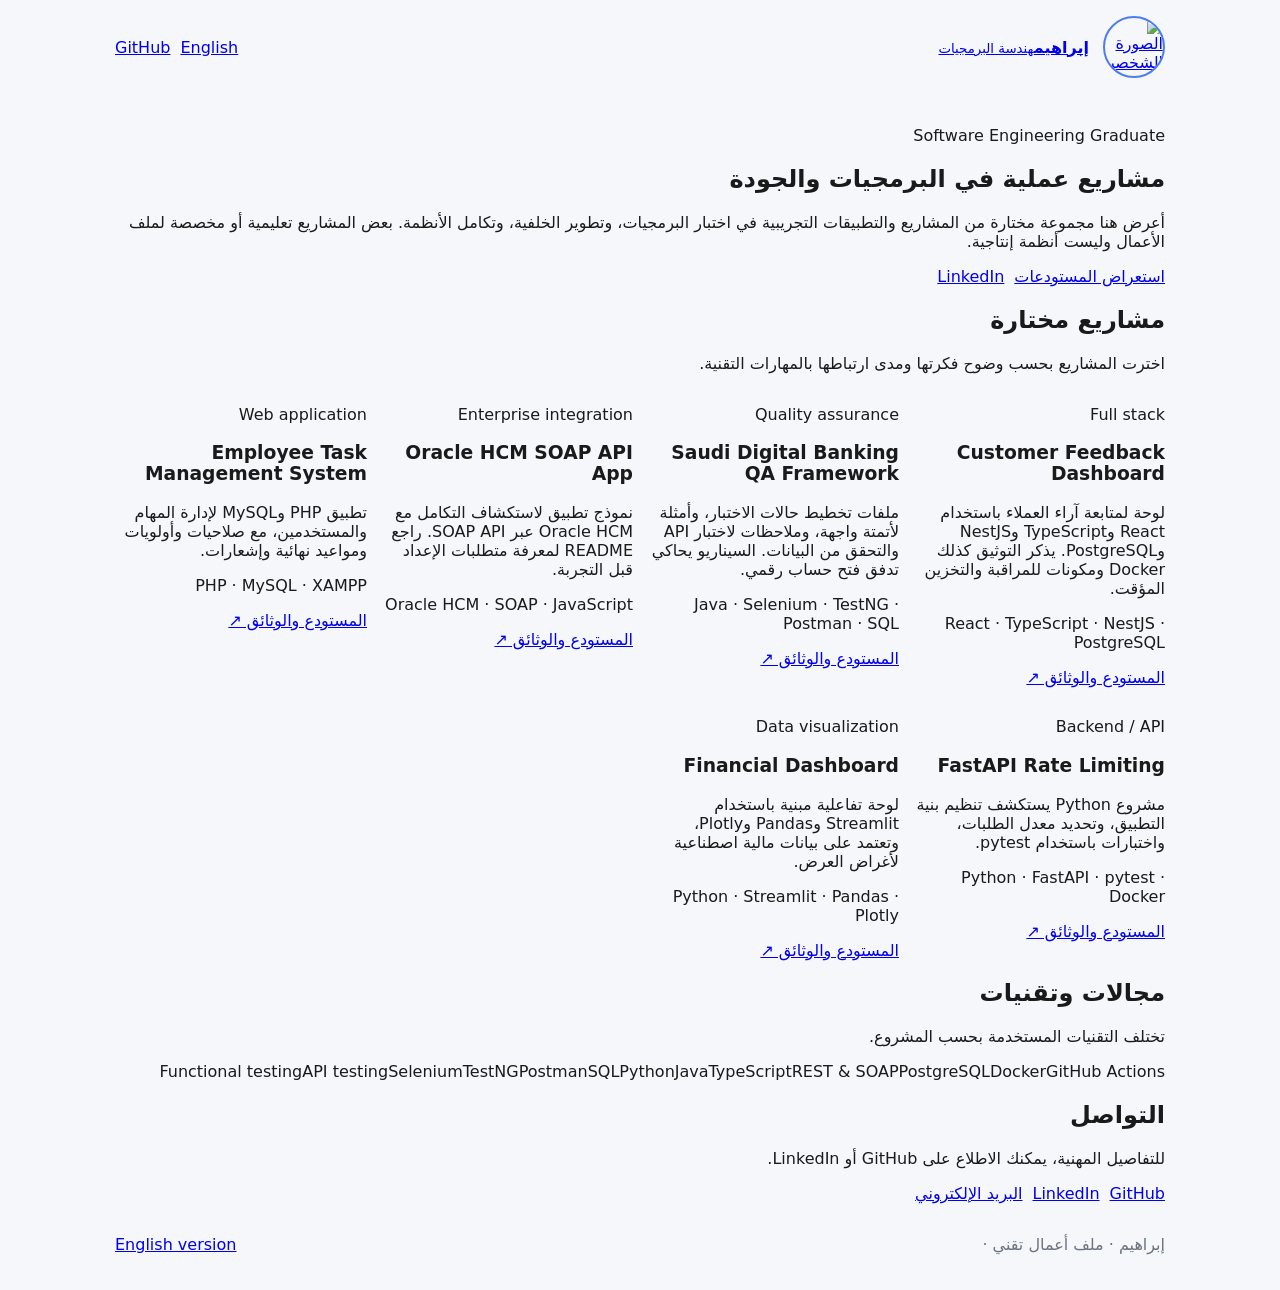
==== index.html @ baee4b05 "Refresh Arabic portfolio with selected projects" ====
<!doctype html>
<html lang="ar" dir="rtl">
<head>
  <meta charset="utf-8">
  <meta name="viewport" content="width=device-width, initial-scale=1">
  <meta name="description" content="ملف إبراهيم التقني: مشاريع في اختبار البرمجيات وتطوير الخلفية وتكامل الأنظمة.">
  <title>إبراهيم | مشاريع البرمجيات والجودة</title>
  <link rel="stylesheet" href="styles.css">
</head>
<body>
  <header class="container nav">
    <a class="brand" href="index.html">
      <img class="avatar" src="https://github.com/Ibrahim-56.png" alt="الصورة الشخصية">
      <span><strong>إبراهيم</strong><small>هندسة البرمجيات</small></span>
    </a>
    <nav class="actions" aria-label="روابط رئيسية">
      <a class="button secondary" href="index_en.html" lang="en">English</a>
      <a class="button" href="https://github.com/Ibrahim-56" target="_blank" rel="noopener noreferrer">GitHub</a>
    </nav>
  </header>
  <main class="container">
    <section class="hero">
      <p class="eyebrow">Software Engineering Graduate</p>
      <h1>مشاريع عملية في البرمجيات والجودة</h1>
      <p class="lead">أعرض هنا مجموعة مختارة من المشاريع والتطبيقات التجريبية في اختبار البرمجيات، وتطوير الخلفية، وتكامل الأنظمة. بعض المشاريع تعليمية أو مخصصة لملف الأعمال وليست أنظمة إنتاجية.</p>
      <div class="actions">
        <a class="button" href="https://github.com/Ibrahim-56?tab=repositories">استعراض المستودعات</a>
        <a class="button secondary" href="https://www.linkedin.com/in/ibrahim-al-tuwayhir-a92499201/" target="_blank" rel="noopener noreferrer">LinkedIn</a>
      </div>
    </section>
    <section class="section">
      <div class="section-heading"><h2>مشاريع مختارة</h2><p>اخترت المشاريع بحسب وضوح فكرتها ومدى ارتباطها بالمهارات التقنية.</p></div>
      <div class="grid">
        <article class="project">
          <p class="tag">Full stack</p><h3>Customer Feedback Dashboard</h3>
          <p>لوحة لمتابعة آراء العملاء باستخدام React وTypeScript وNestJS وPostgreSQL. يذكر التوثيق كذلك Docker ومكونات للمراقبة والتخزين المؤقت.</p>
          <p class="stack">React · TypeScript · NestJS · PostgreSQL</p>
          <a class="project-link" href="https://github.com/Ibrahim-56/Customer-Feedback-Dashboard">المستودع والوثائق ↗</a>
        </article>
        <article class="project">
          <p class="tag">Quality assurance</p><h3>Saudi Digital Banking QA Framework</h3>
          <p>ملفات تخطيط حالات الاختبار، وأمثلة لأتمتة واجهة، وملاحظات لاختبار API والتحقق من البيانات. السيناريو يحاكي تدفق فتح حساب رقمي.</p>
          <p class="stack">Java · Selenium · TestNG · Postman · SQL</p>
          <a class="project-link" href="https://github.com/Ibrahim-56/Saudi-Digital-banking-QA-framework">المستودع والوثائق ↗</a>
        </article>
        <article class="project">
          <p class="tag">Enterprise integration</p><h3>Oracle HCM SOAP API App</h3>
          <p>نموذج تطبيق لاستكشاف التكامل مع Oracle HCM عبر SOAP API. راجع README لمعرفة متطلبات الإعداد قبل التجربة.</p>
          <p class="stack">Oracle HCM · SOAP · JavaScript</p>
          <a class="project-link" href="https://github.com/Ibrahim-56/Full-Stack-App-with-Oracle-HCM-SOAP-API">المستودع والوثائق ↗</a>
        </article>
        <article class="project">
          <p class="tag">Web application</p><h3>Employee Task Management System</h3>
          <p>تطبيق PHP وMySQL لإدارة المهام والمستخدمين، مع صلاحيات وأولويات ومواعيد نهائية وإشعارات.</p>
          <p class="stack">PHP · MySQL · XAMPP</p>
          <a class="project-link" href="https://github.com/Ibrahim-56/Employee-Task-Management-System-using-PHP-and-MySQL">المستودع والوثائق ↗</a>
        </article>
        <article class="project">
          <p class="tag">Backend / API</p><h3>FastAPI Rate Limiting</h3>
          <p>مشروع Python يستكشف تنظيم بنية التطبيق، وتحديد معدل الطلبات، واختبارات باستخدام pytest.</p>
          <p class="stack">Python · FastAPI · pytest · Docker</p>
          <a class="project-link" href="https://github.com/Ibrahim-56/Middleware-by-Building-a-FastAPI-Rate-Limiting">المستودع والوثائق ↗</a>
        </article>
        <article class="project">
          <p class="tag">Data visualization</p><h3>Financial Dashboard</h3>
          <p>لوحة تفاعلية مبنية باستخدام Streamlit وPandas وPlotly، وتعتمد على بيانات مالية اصطناعية لأغراض العرض.</p>
          <p class="stack">Python · Streamlit · Pandas · Plotly</p>
          <a class="project-link" href="https://github.com/Ibrahim-56/financial-dashboard">المستودع والوثائق ↗</a>
        </article>
      </div>
    </section>
    <section class="section skills">
      <div class="section-heading"><h2>مجالات وتقنيات</h2><p>تختلف التقنيات المستخدمة بحسب المشروع.</p></div>
      <div class="skill-list"><span>Functional testing</span><span>API testing</span><span>Selenium</span><span>TestNG</span><span>Postman</span><span>SQL</span><span>Python</span><span>Java</span><span>TypeScript</span><span>REST & SOAP</span><span>PostgreSQL</span><span>Docker</span><span>GitHub Actions</span></div>
    </section>
    <section class="contact">
      <h2>التواصل</h2><p>للتفاصيل المهنية، يمكنك الاطلاع على GitHub أو LinkedIn.</p>
      <div class="actions"><a class="button" href="https://github.com/Ibrahim-56" target="_blank" rel="noopener noreferrer">GitHub</a><a class="button secondary" href="https://www.linkedin.com/in/ibrahim-al-tuwayhir-a92499201/" target="_blank" rel="noopener noreferrer">LinkedIn</a><a class="button secondary" href="mailto:Ibrahim.altamimi.53@gmail.com">البريد الإلكتروني</a></div>
    </section>
  </main>
  <footer class="container footer">إبراهيم · ملف أعمال تقني · <a href="index_en.html" lang="en">English version</a></footer>
</body>
</html>
---- styles.css ----
:root {--bg:#F5F7FA;--text:#1A1A1A;--card:#FFFFFF;--accent:#4C7DF0;--muted:#6B7280;--fw:#0f5132;}
html.dark {--bg:#111418;--text:#E6E6E6;--card:#1A1F24;--accent:#608DFF;--muted:#9CA3AF;--fw:#86efac;}
html{background:var(--bg);color:var(--text);font-family:'Cairo',system-ui,sans-serif;}body{margin:0;}
.container{max-width:1050px;padding:16px;margin:auto;}
.nav{display:flex;align-items:center;justify-content:space-between;}
.brand{display:flex;align-items:center;gap:14px;}
.avatar{width:58px;height:58px;border-radius:50%;border:2px solid var(--accent);} 
.card{background:var(--card);padding:20px;border-radius:14px;margin:18px 0;box-shadow:0 4px 12px rgba(0,0,0,.06);} 
.btn{background:var(--accent);color:#fff;padding:10px 14px;border-radius:10px;text-decoration:none;font-weight:600;display:inline-flex;align-items:center;gap:8px;}
.btn.ghost{background:transparent;color:var(--text);border:1px solid #E5E7EB}
.badges{display:flex;gap:8px;flex-wrap:wrap;padding:0;margin:0;list-style:none}
.badge{background:#E2E8F0;color:#1A1A1A;padding:4px 10px;border-radius:999px;font-size:12px;display:inline-flex;align-items:center;gap:6px}
.badge .dot{width:8px;height:8px;border-radius:50%}
.grid{display:grid;grid-template-columns:repeat(auto-fit,minmax(240px,1fr));gap:14px}
.repo{background:var(--card);border:1px solid #E5E7EB;border-radius:10px;padding:14px;text-decoration:none;color:var(--text)}
.repo h3{margin:4px 0 8px}
.meta{font-size:13px;color:var(--muted);display:flex;gap:8px}
.frameworks{margin-top:6px;color:var(--fw);font-size:13px}
.frameworks b{color:var(--fw)}
.timeline{list-style:none;padding:0;margin:0;display:flex;flex-direction:column;gap:14px}
.timeline-item{border-inline-start:3px solid var(--accent);padding-inline-start:12px}
.logos{display:flex;flex-wrap:wrap;gap:10px;align-items:center}
.logo{height:28px}
.actions{display:flex;gap:10px}
footer.footer{display:flex;justify-content:space-between;align-items:center;color:var(--muted);margin-bottom:20px}
.icon{width:18px;height:18px;vertical-align:middle}
.switcher{display:flex;gap:8px}
.repo .badges{margin-top:8px}
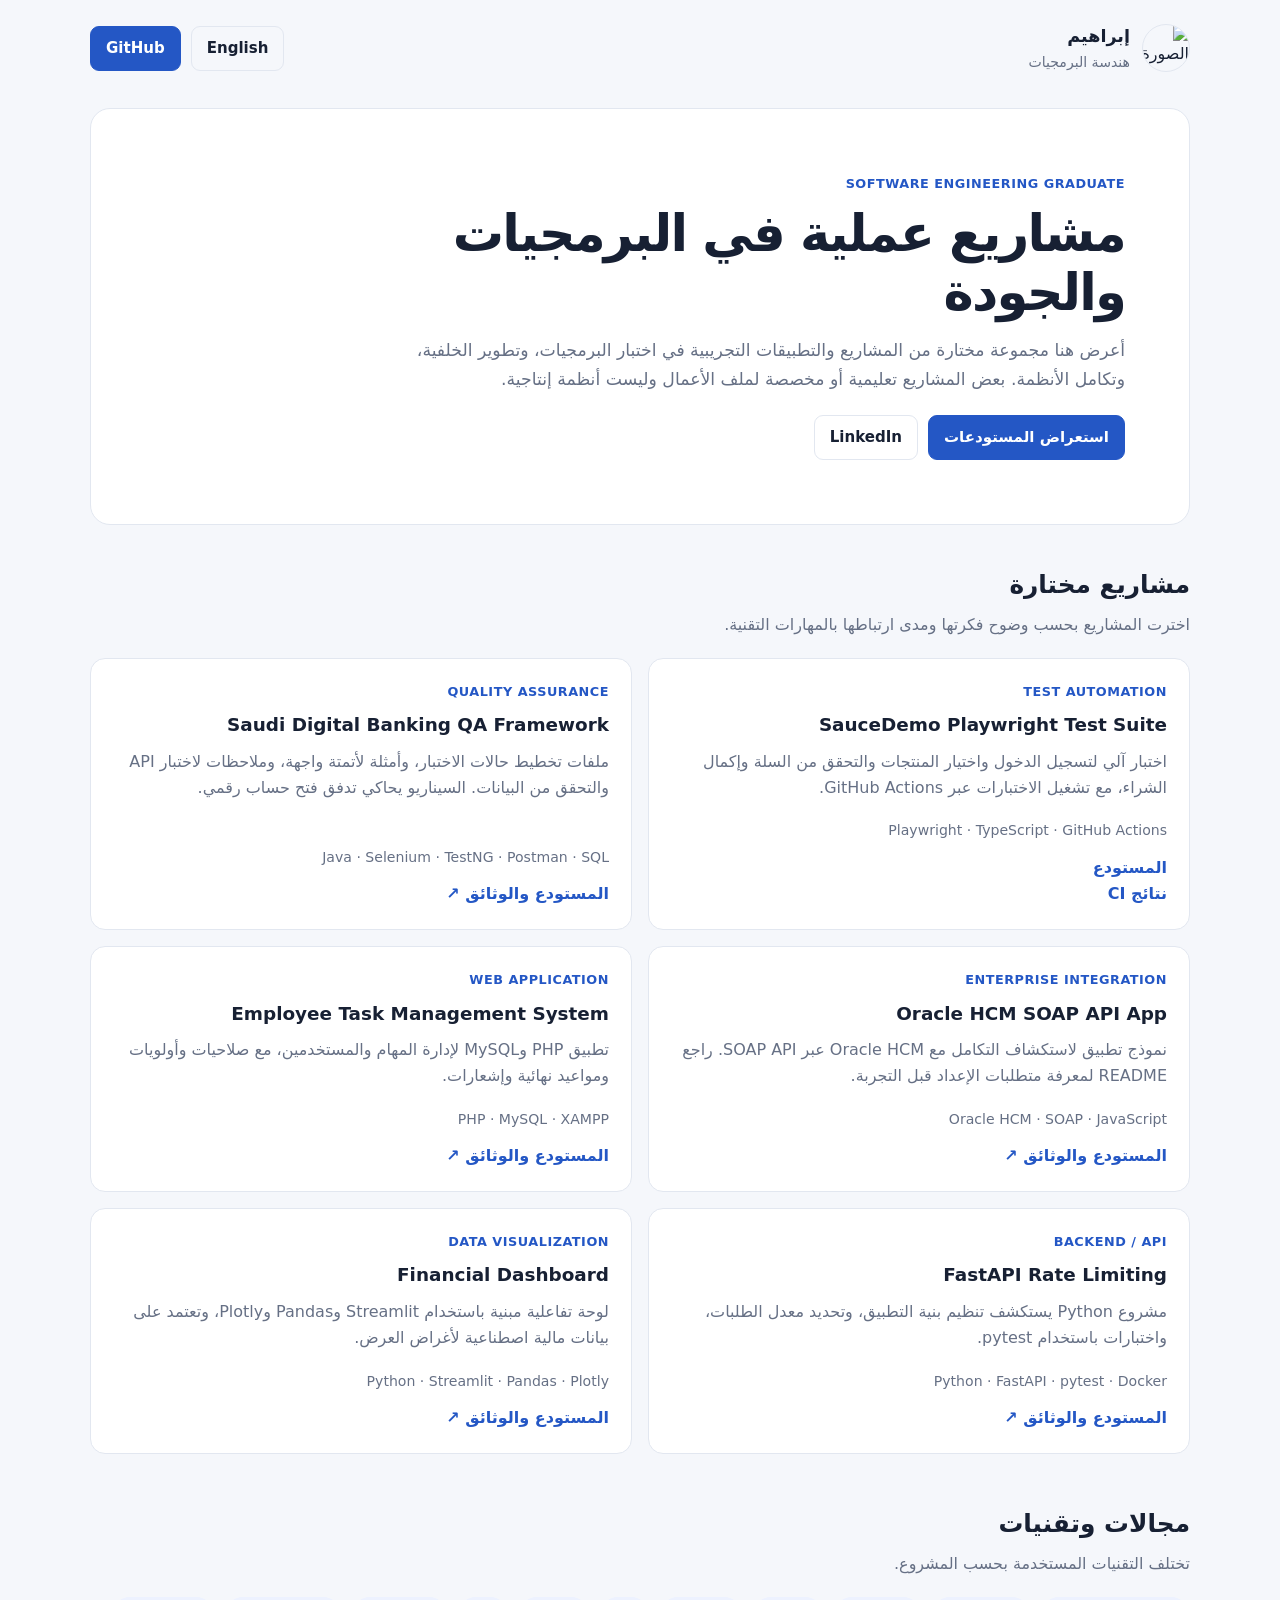
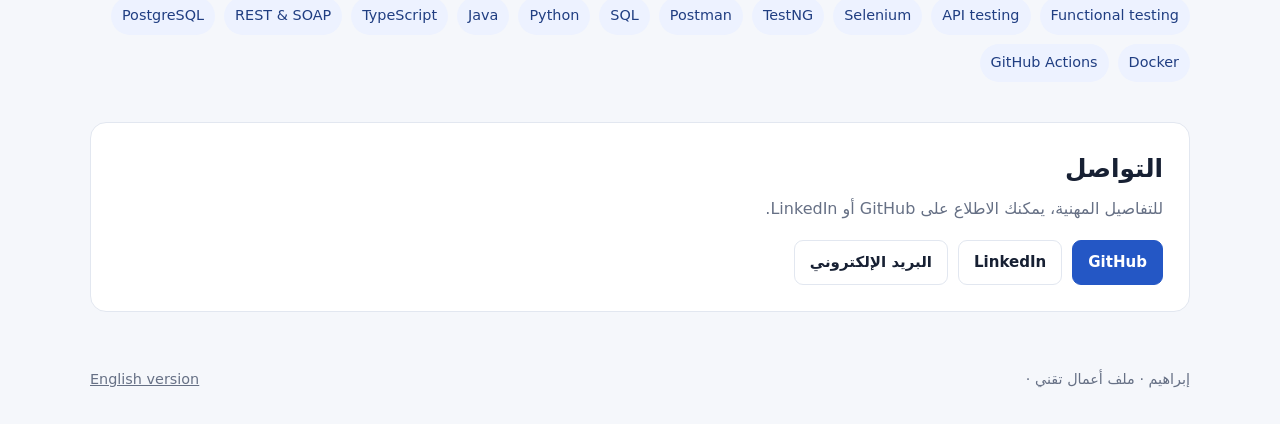
==== commit 2974dc57: "Feature verified Playwright automation project" ====
--- a/index.html
+++ b/index.html
@@ -32,10 +32,11 @@
       <div class="section-heading"><h2>مشاريع مختارة</h2><p>اخترت المشاريع بحسب وضوح فكرتها ومدى ارتباطها بالمهارات التقنية.</p></div>
       <div class="grid">
         <article class="project">
-          <p class="tag">Full stack</p><h3>Customer Feedback Dashboard</h3>
-          <p>لوحة لمتابعة آراء العملاء باستخدام React وTypeScript وNestJS وPostgreSQL. يذكر التوثيق كذلك Docker ومكونات للمراقبة والتخزين المؤقت.</p>
-          <p class="stack">React · TypeScript · NestJS · PostgreSQL</p>
-          <a class="project-link" href="https://github.com/Ibrahim-56/Customer-Feedback-Dashboard">المستودع والوثائق ↗</a>
+          <p class="tag">Test automation</p><h3>SauceDemo Playwright Test Suite</h3>
+          <p>اختبار آلي لتسجيل الدخول واختيار المنتجات والتحقق من السلة وإكمال الشراء، مع تشغيل الاختبارات عبر GitHub Actions.</p>
+          <p class="stack">Playwright · TypeScript · GitHub Actions</p>
+          <a class="project-link" href="https://github.com/Ibrahim-56/Saucedemo-Test">المستودع</a>
+          <a class="project-link" href="https://github.com/Ibrahim-56/Saucedemo-Test/actions">نتائج CI</a>
         </article>
         <article class="project">
           <p class="tag">Quality assurance</p><h3>Saudi Digital Banking QA Framework</h3>
--- a/styles.css
+++ b/styles.css
@@ -1,29 +1,39 @@
-
-:root {--bg:#F5F7FA;--text:#1A1A1A;--card:#FFFFFF;--accent:#4C7DF0;--muted:#6B7280;--fw:#0f5132;}
-html.dark {--bg:#111418;--text:#E6E6E6;--card:#1A1F24;--accent:#608DFF;--muted:#9CA3AF;--fw:#86efac;}
-html{background:var(--bg);color:var(--text);font-family:'Cairo',system-ui,sans-serif;}body{margin:0;}
-.container{max-width:1050px;padding:16px;margin:auto;}
-.nav{display:flex;align-items:center;justify-content:space-between;}
-.brand{display:flex;align-items:center;gap:14px;}
-.avatar{width:58px;height:58px;border-radius:50%;border:2px solid var(--accent);} 
-.card{background:var(--card);padding:20px;border-radius:14px;margin:18px 0;box-shadow:0 4px 12px rgba(0,0,0,.06);} 
-.btn{background:var(--accent);color:#fff;padding:10px 14px;border-radius:10px;text-decoration:none;font-weight:600;display:inline-flex;align-items:center;gap:8px;}
-.btn.ghost{background:transparent;color:var(--text);border:1px solid #E5E7EB}
-.badges{display:flex;gap:8px;flex-wrap:wrap;padding:0;margin:0;list-style:none}
-.badge{background:#E2E8F0;color:#1A1A1A;padding:4px 10px;border-radius:999px;font-size:12px;display:inline-flex;align-items:center;gap:6px}
-.badge .dot{width:8px;height:8px;border-radius:50%}
-.grid{display:grid;grid-template-columns:repeat(auto-fit,minmax(240px,1fr));gap:14px}
-.repo{background:var(--card);border:1px solid #E5E7EB;border-radius:10px;padding:14px;text-decoration:none;color:var(--text)}
-.repo h3{margin:4px 0 8px}
-.meta{font-size:13px;color:var(--muted);display:flex;gap:8px}
-.frameworks{margin-top:6px;color:var(--fw);font-size:13px}
-.frameworks b{color:var(--fw)}
-.timeline{list-style:none;padding:0;margin:0;display:flex;flex-direction:column;gap:14px}
-.timeline-item{border-inline-start:3px solid var(--accent);padding-inline-start:12px}
-.logos{display:flex;flex-wrap:wrap;gap:10px;align-items:center}
-.logo{height:28px}
-.actions{display:flex;gap:10px}
-footer.footer{display:flex;justify-content:space-between;align-items:center;color:var(--muted);margin-bottom:20px}
-.icon{width:18px;height:18px;vertical-align:middle}
-.switcher{display:flex;gap:8px}
-.repo .badges{margin-top:8px}
+:root{color-scheme:light;--bg:#f5f7fb;--surface:#fff;--text:#172033;--muted:#667085;--line:#e2e7f0;--accent:#2457c5;--soft:#edf2ff}
+*{box-sizing:border-box}
+html{background:var(--bg);color:var(--text);font-family:Inter,ui-sans-serif,system-ui,-apple-system,"Segoe UI",sans-serif;line-height:1.65}
+body{margin:0}
+a{color:inherit}
+.container{width:min(1100px,calc(100% - 32px));margin-inline:auto}
+.nav{display:flex;align-items:center;justify-content:space-between;gap:20px;padding-block:22px}
+.brand{display:flex;align-items:center;gap:12px;text-decoration:none}
+.brand strong,.brand small{display:block}
+.brand strong{font-size:1.1rem}
+.brand small{font-size:.88rem;color:var(--muted)}
+.avatar{width:48px;height:48px;border-radius:50%;border:1px solid var(--line)}
+.actions{display:flex;align-items:center;gap:10px;flex-wrap:wrap}
+.button{display:inline-flex;align-items:center;justify-content:center;min-height:42px;padding:9px 15px;border:1px solid var(--accent);border-radius:9px;background:var(--accent);color:#fff;text-decoration:none;font-weight:650;font-size:.94rem}
+.button:hover{filter:brightness(.95)}
+.button.secondary{background:transparent;color:var(--text);border-color:var(--line)}
+.hero{padding:clamp(28px,6vw,64px);background:var(--surface);border:1px solid var(--line);border-radius:20px;margin-top:12px}
+.eyebrow,.tag{margin:0;color:var(--accent);font-size:.8rem;font-weight:750;letter-spacing:.04em;text-transform:uppercase}
+h1{max-width:800px;margin:10px 0 14px;font-size:clamp(2rem,5vw,3.2rem);line-height:1.15;letter-spacing:-.035em}
+.lead{max-width:760px;color:var(--muted);font-size:1.08rem;margin:0 0 22px}
+.section{padding-block:40px}
+.section-heading{margin-bottom:20px}
+.section-heading h2,.contact h2{margin:0 0 6px;font-size:1.55rem}
+.section-heading p,.contact p{margin:0;color:var(--muted)}
+.grid{display:grid;grid-template-columns:repeat(2,minmax(0,1fr));gap:16px}
+.project{padding:22px;background:var(--surface);border:1px solid var(--line);border-radius:15px;display:flex;flex-direction:column;align-items:flex-start}
+.project h3{margin:8px 0;font-size:1.15rem}
+.project p:not(.tag):not(.stack){color:var(--muted);margin:0 0 12px}
+.stack{font-size:.88rem;color:var(--muted);margin:auto 0 12px;padding-top:6px}
+.project-link{font-weight:700;text-decoration:none;color:var(--accent)}
+.project-link:hover{text-decoration:underline}
+.skills{padding-top:10px}
+.skill-list{display:flex;flex-wrap:wrap;gap:9px;margin-top:18px}
+.skill-list span{padding:7px 11px;background:var(--soft);border-radius:999px;font-size:.9rem;color:#203e82}
+.contact{padding:26px;background:var(--surface);border:1px solid var(--line);border-radius:16px;margin-bottom:34px}
+.contact .actions{margin-top:18px}
+.footer{padding-block:22px 32px;color:var(--muted);font-size:.9rem;display:flex;justify-content:space-between;gap:12px;flex-wrap:wrap}
+@media(max-width:700px){.nav{align-items:flex-start;flex-direction:column}.grid{grid-template-columns:1fr}.hero{padding:26px}.section{padding-block:28px}.footer{display:block}}
+[dir=rtl] html{font-family:Tahoma,Arial,sans-serif}
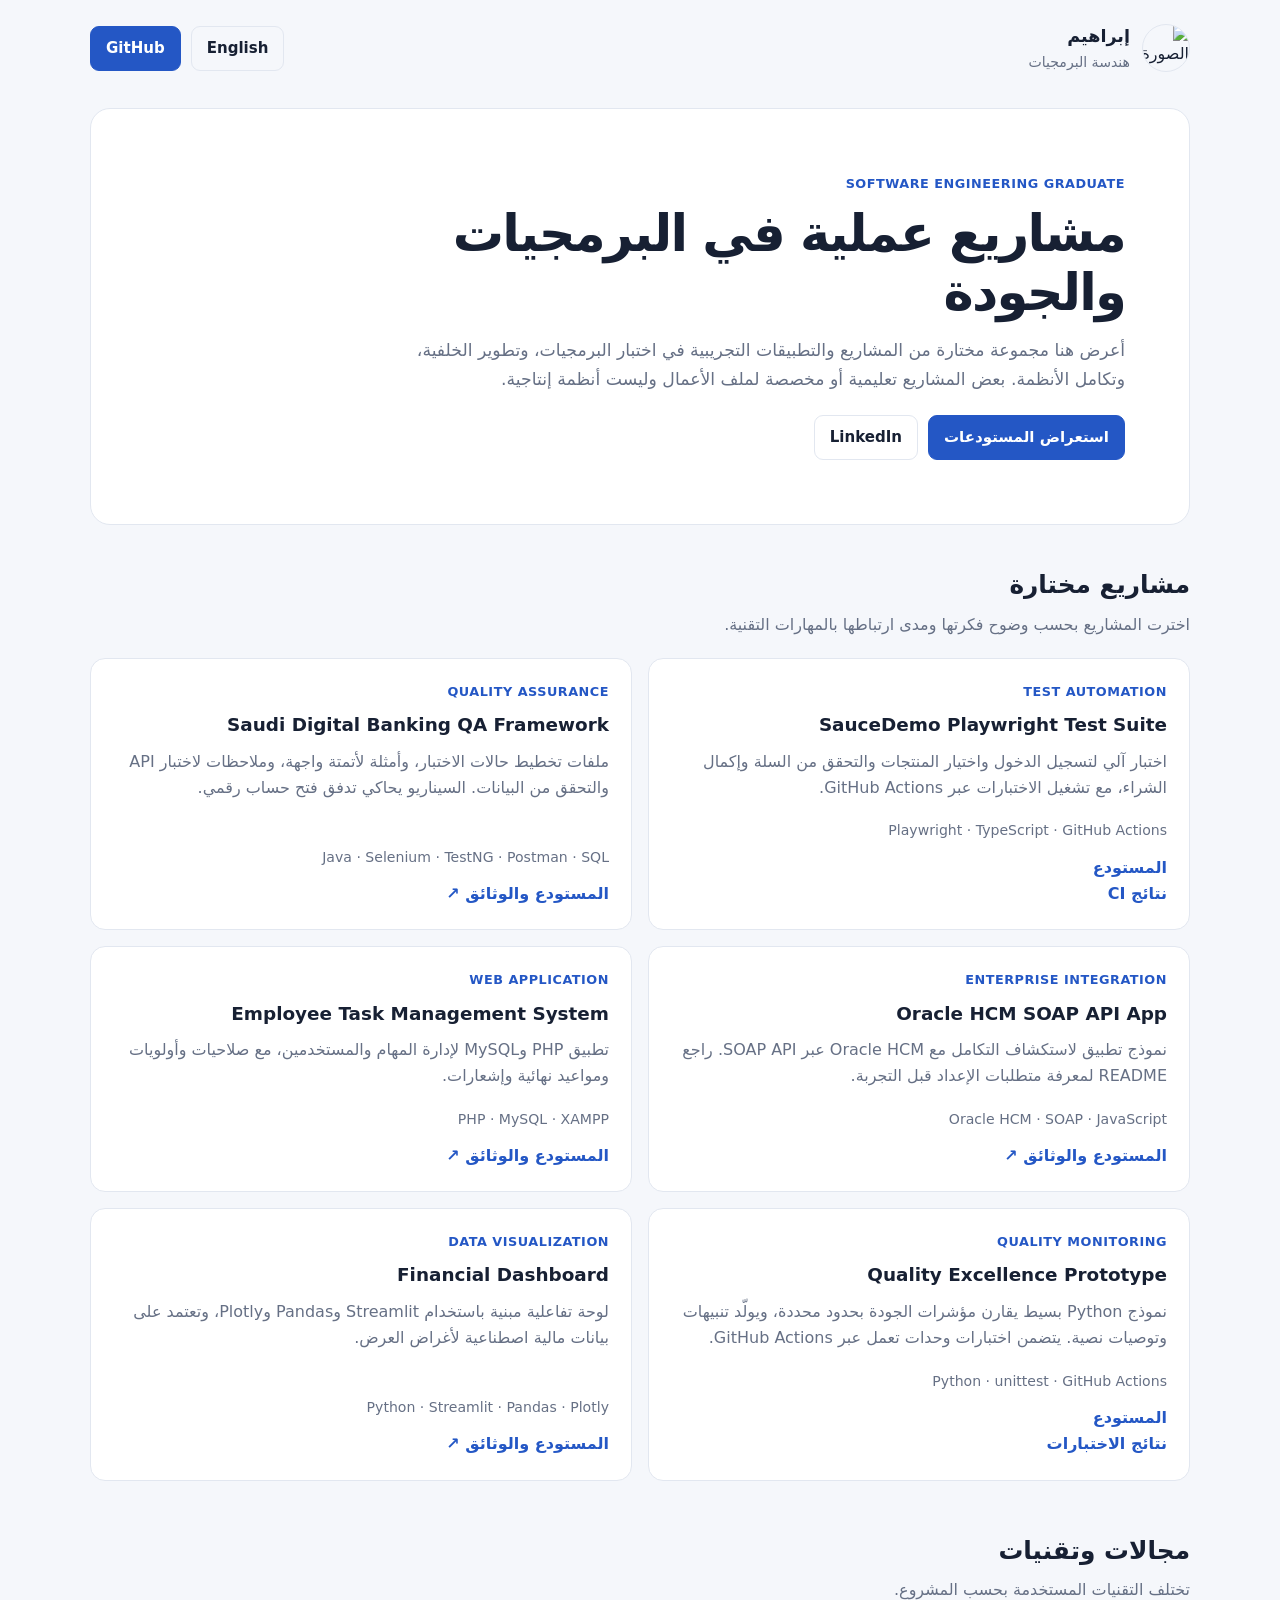
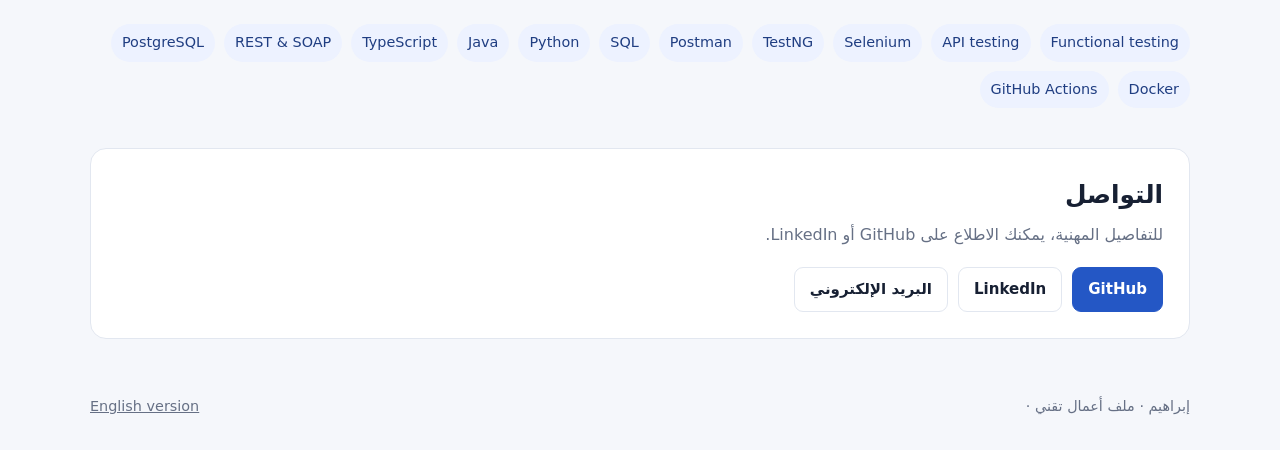
==== commit a83d2459: "Feature tested quality monitoring prototype" ====
--- a/index.html
+++ b/index.html
@@ -57,10 +57,11 @@
           <a class="project-link" href="https://github.com/Ibrahim-56/Employee-Task-Management-System-using-PHP-and-MySQL">المستودع والوثائق ↗</a>
         </article>
         <article class="project">
-          <p class="tag">Backend / API</p><h3>FastAPI Rate Limiting</h3>
-          <p>مشروع Python يستكشف تنظيم بنية التطبيق، وتحديد معدل الطلبات، واختبارات باستخدام pytest.</p>
-          <p class="stack">Python · FastAPI · pytest · Docker</p>
-          <a class="project-link" href="https://github.com/Ibrahim-56/Middleware-by-Building-a-FastAPI-Rate-Limiting">المستودع والوثائق ↗</a>
+          <p class="tag">Quality monitoring</p><h3>Quality Excellence Prototype</h3>
+          <p>نموذج Python بسيط يقارن مؤشرات الجودة بحدود محددة، ويولّد تنبيهات وتوصيات نصية. يتضمن اختبارات وحدات تعمل عبر GitHub Actions.</p>
+          <p class="stack">Python · unittest · GitHub Actions</p>
+          <a class="project-link" href="https://github.com/Ibrahim-56/Quality-Excellence-through-Agentic-AI">المستودع</a>
+          <a class="project-link" href="https://github.com/Ibrahim-56/Quality-Excellence-through-Agentic-AI/actions">نتائج الاختبارات</a>
         </article>
         <article class="project">
           <p class="tag">Data visualization</p><h3>Financial Dashboard</h3>
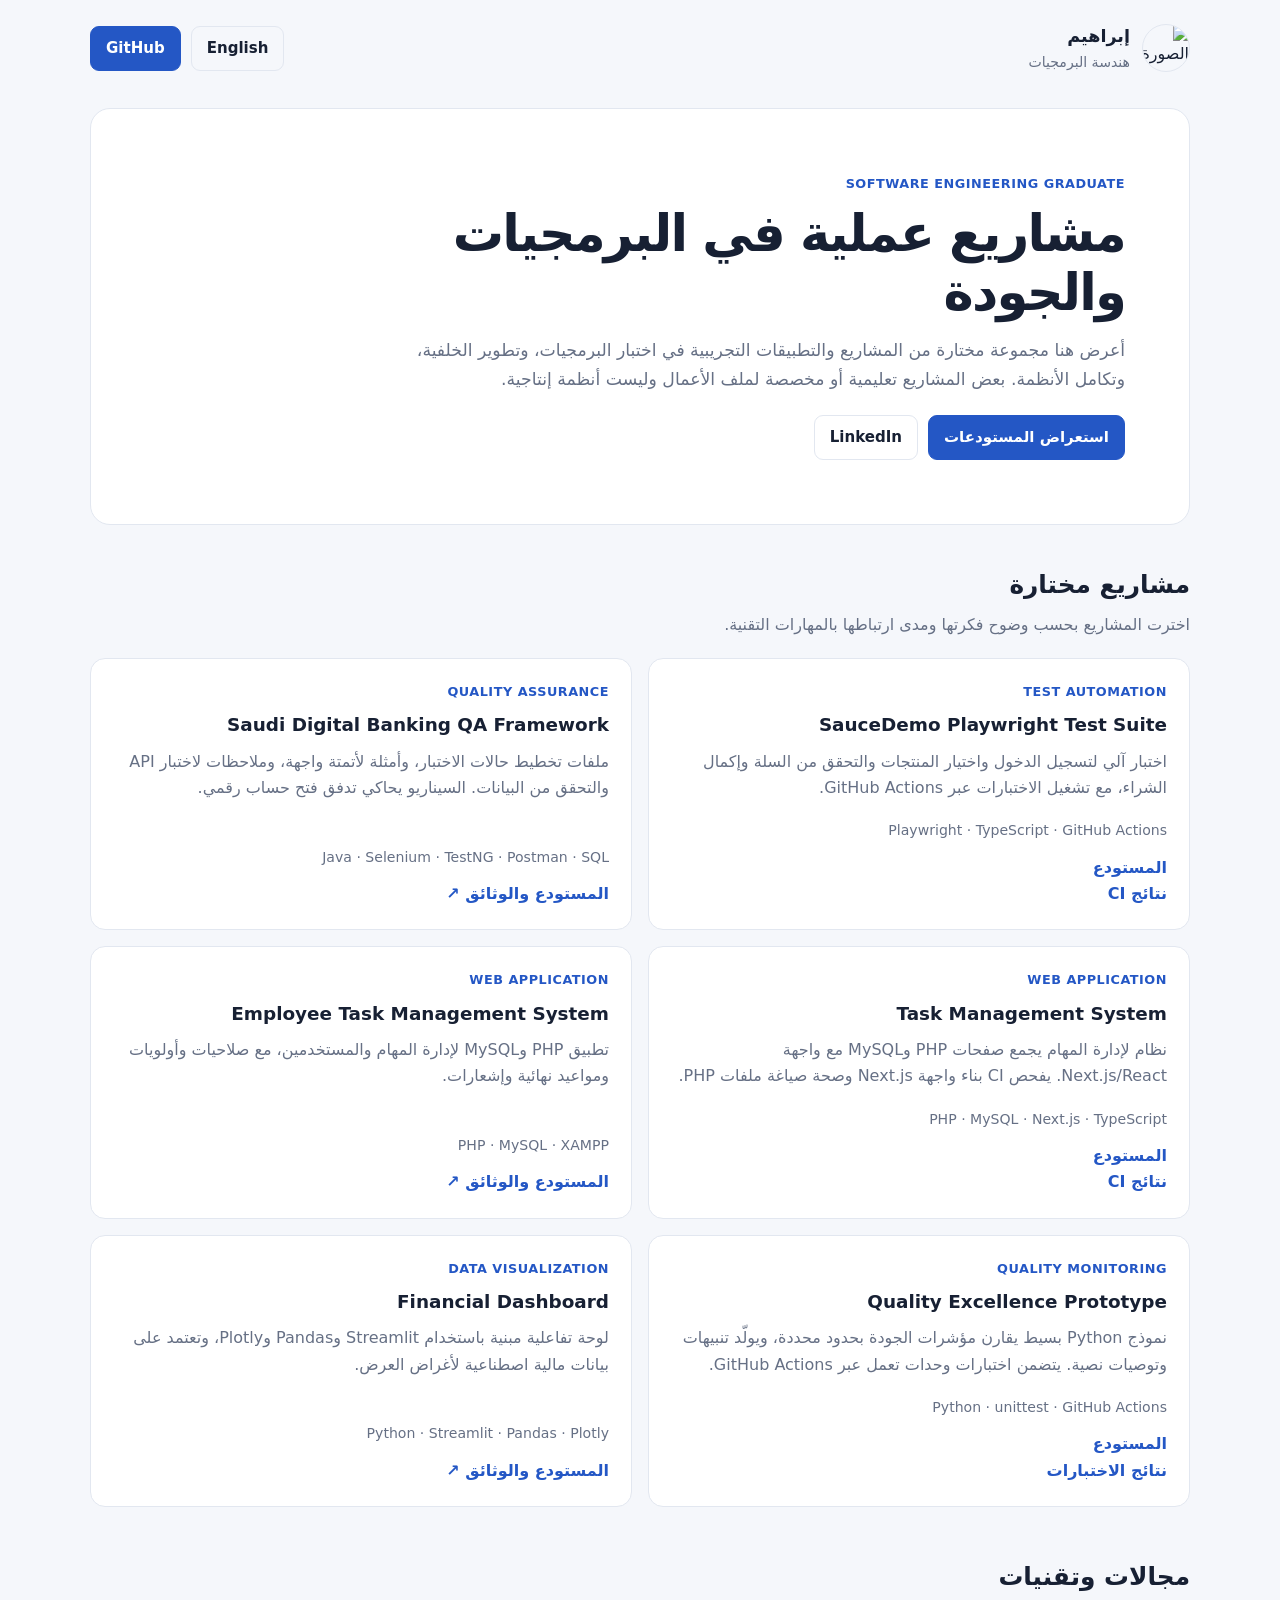
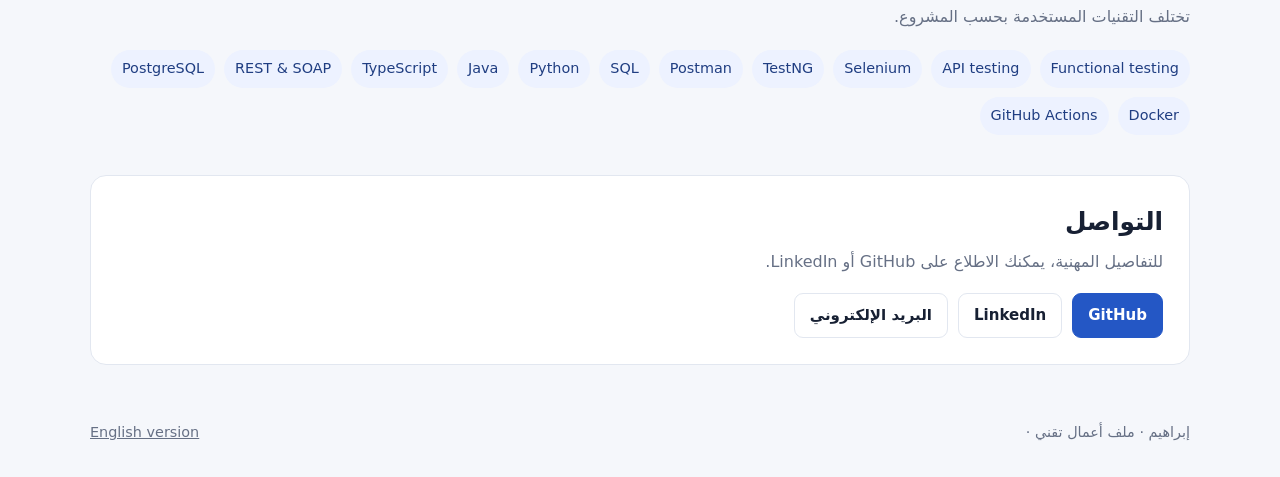
==== commit a0017acd: "Feature task management project with passing build checks" ====
--- a/index.html
+++ b/index.html
@@ -45,10 +45,11 @@
           <a class="project-link" href="https://github.com/Ibrahim-56/Saudi-Digital-banking-QA-framework">المستودع والوثائق ↗</a>
         </article>
         <article class="project">
-          <p class="tag">Enterprise integration</p><h3>Oracle HCM SOAP API App</h3>
-          <p>نموذج تطبيق لاستكشاف التكامل مع Oracle HCM عبر SOAP API. راجع README لمعرفة متطلبات الإعداد قبل التجربة.</p>
-          <p class="stack">Oracle HCM · SOAP · JavaScript</p>
-          <a class="project-link" href="https://github.com/Ibrahim-56/Full-Stack-App-with-Oracle-HCM-SOAP-API">المستودع والوثائق ↗</a>
+          <p class="tag">Web application</p><h3>Task Management System</h3>
+          <p>نظام لإدارة المهام يجمع صفحات PHP وMySQL مع واجهة Next.js/React. يفحص CI بناء واجهة Next.js وصحة صياغة ملفات PHP.</p>
+          <p class="stack">PHP · MySQL · Next.js · TypeScript</p>
+          <a class="project-link" href="https://github.com/Ibrahim-56/Auto-Tasks">المستودع</a>
+          <a class="project-link" href="https://github.com/Ibrahim-56/Auto-Tasks/actions">نتائج CI</a>
         </article>
         <article class="project">
           <p class="tag">Web application</p><h3>Employee Task Management System</h3>
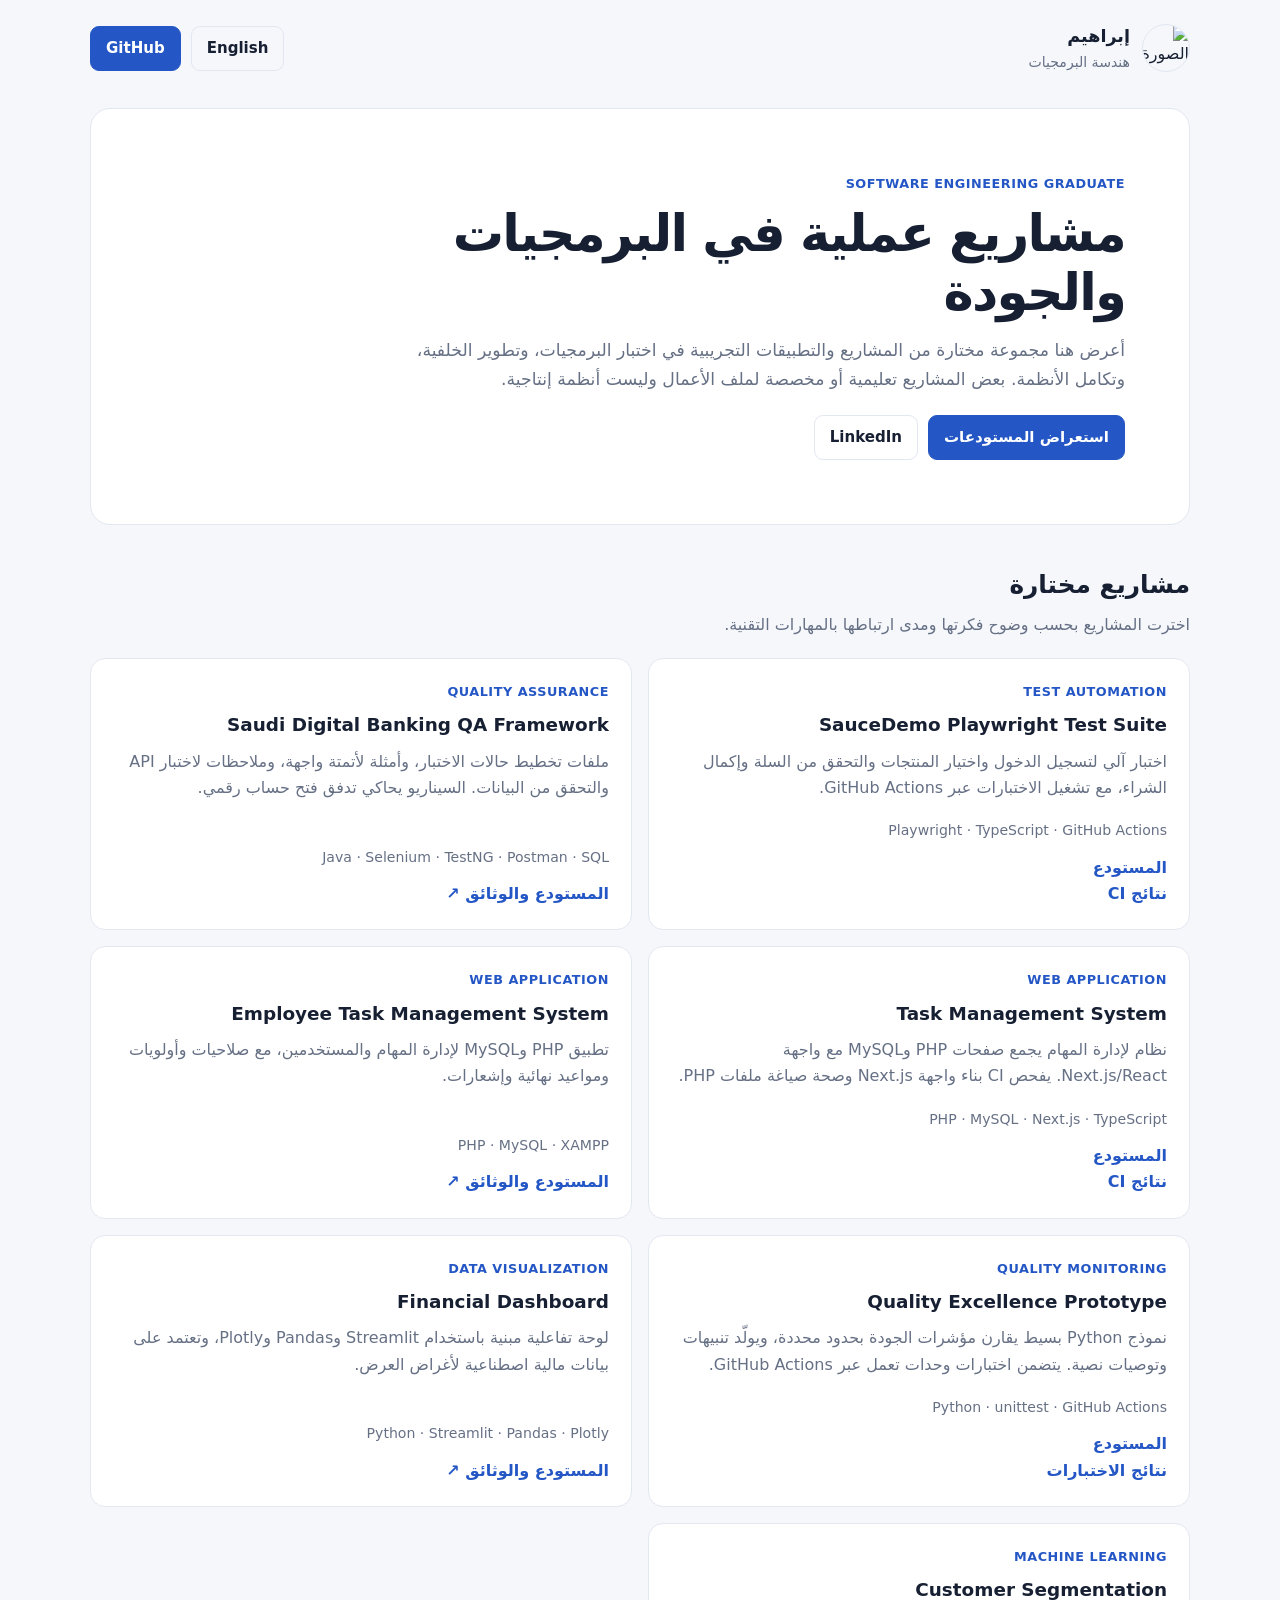
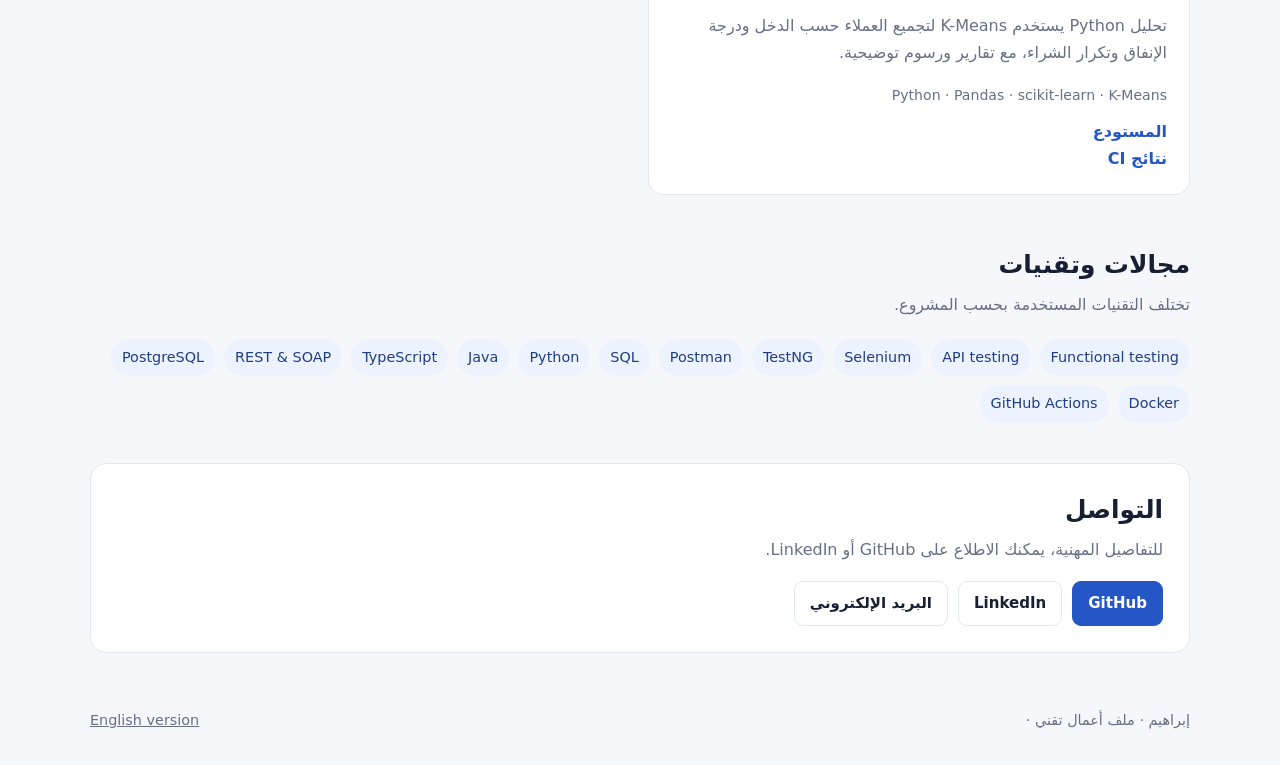
==== commit 9f51df12: "Add tested customer segmentation project to portfolio" ====
--- a/index.html
+++ b/index.html
@@ -70,6 +70,13 @@
           <p class="stack">Python · Streamlit · Pandas · Plotly</p>
           <a class="project-link" href="https://github.com/Ibrahim-56/financial-dashboard">المستودع والوثائق ↗</a>
         </article>
+        <article class="project">
+          <p class="tag">Machine learning</p><h3>Customer Segmentation</h3>
+          <p>تحليل Python يستخدم K-Means لتجميع العملاء حسب الدخل ودرجة الإنفاق وتكرار الشراء، مع تقارير ورسوم توضيحية.</p>
+          <p class="stack">Python · Pandas · scikit-learn · K-Means</p>
+          <a class="project-link" href="https://github.com/Ibrahim-56/Customer-Segmentation-Using-ML">المستودع</a>
+          <a class="project-link" href="https://github.com/Ibrahim-56/Customer-Segmentation-Using-ML/actions">نتائج CI</a>
+        </article>
       </div>
     </section>
     <section class="section skills">
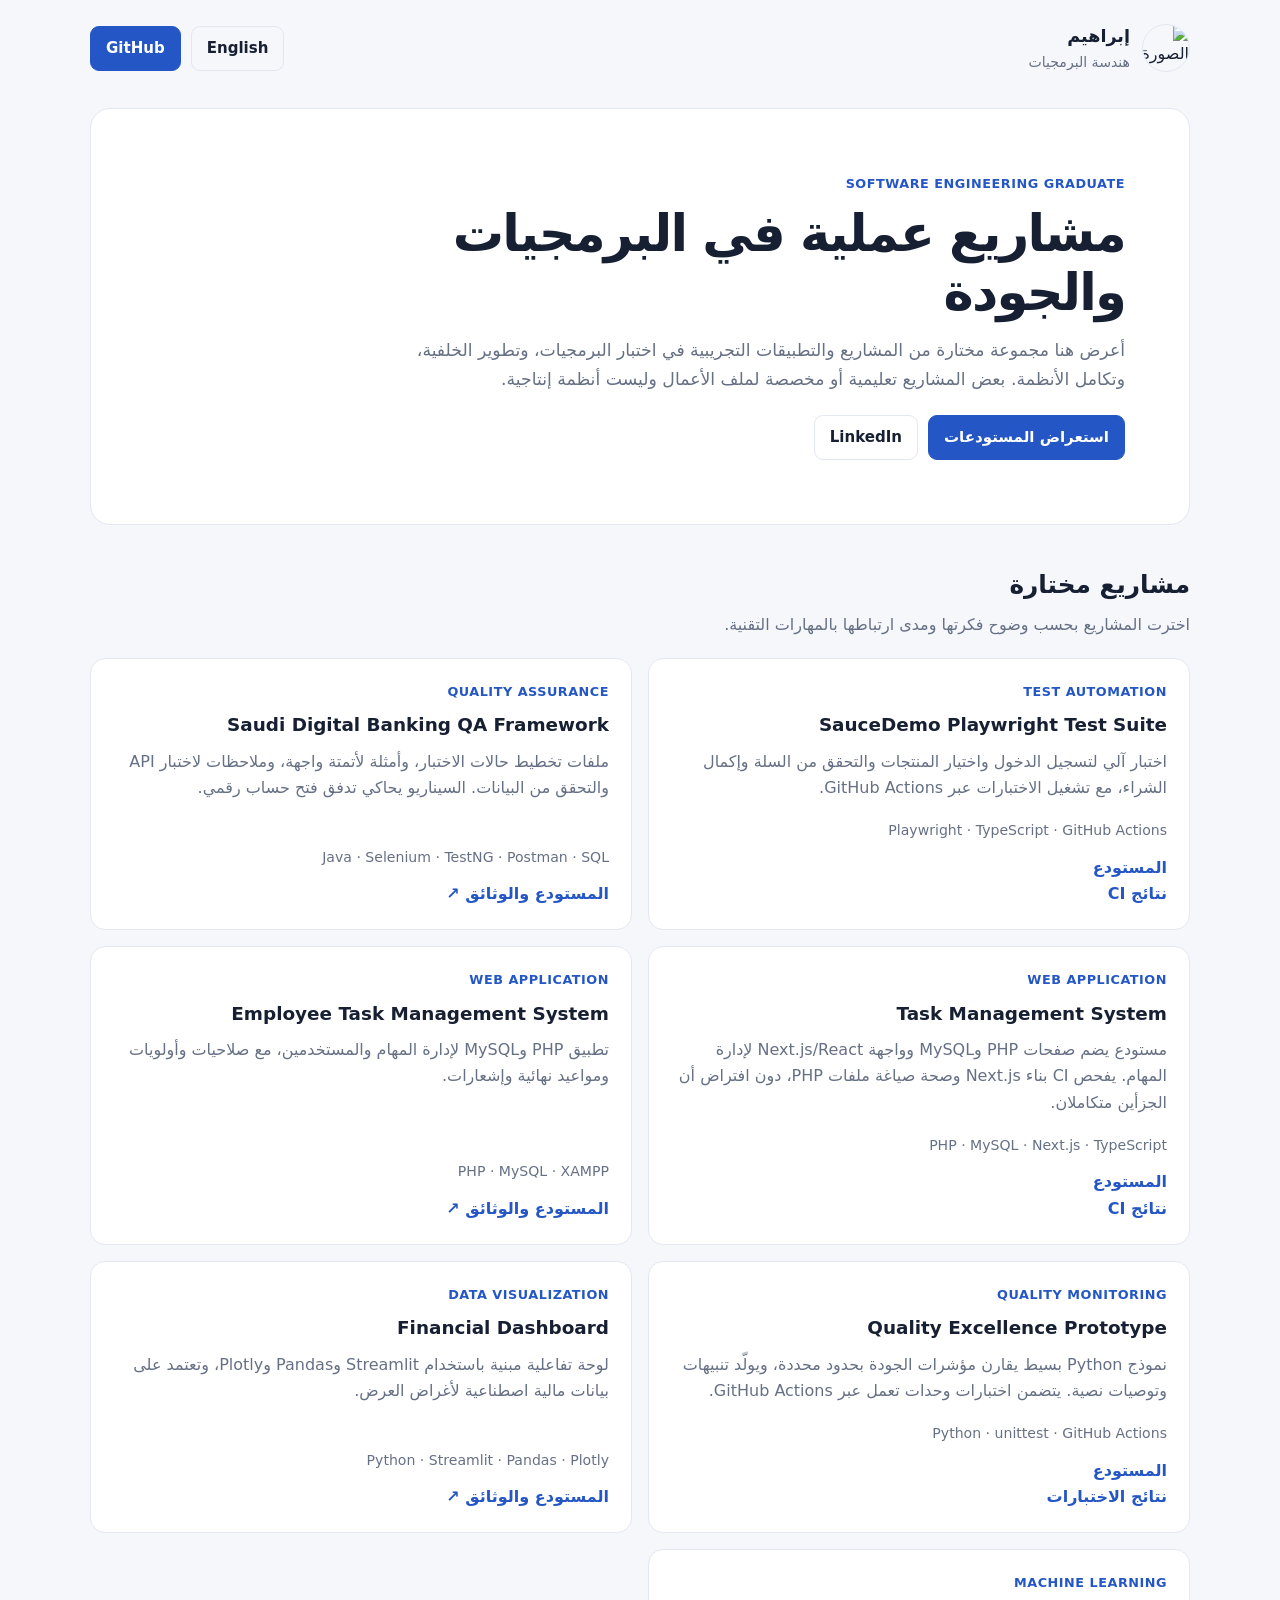
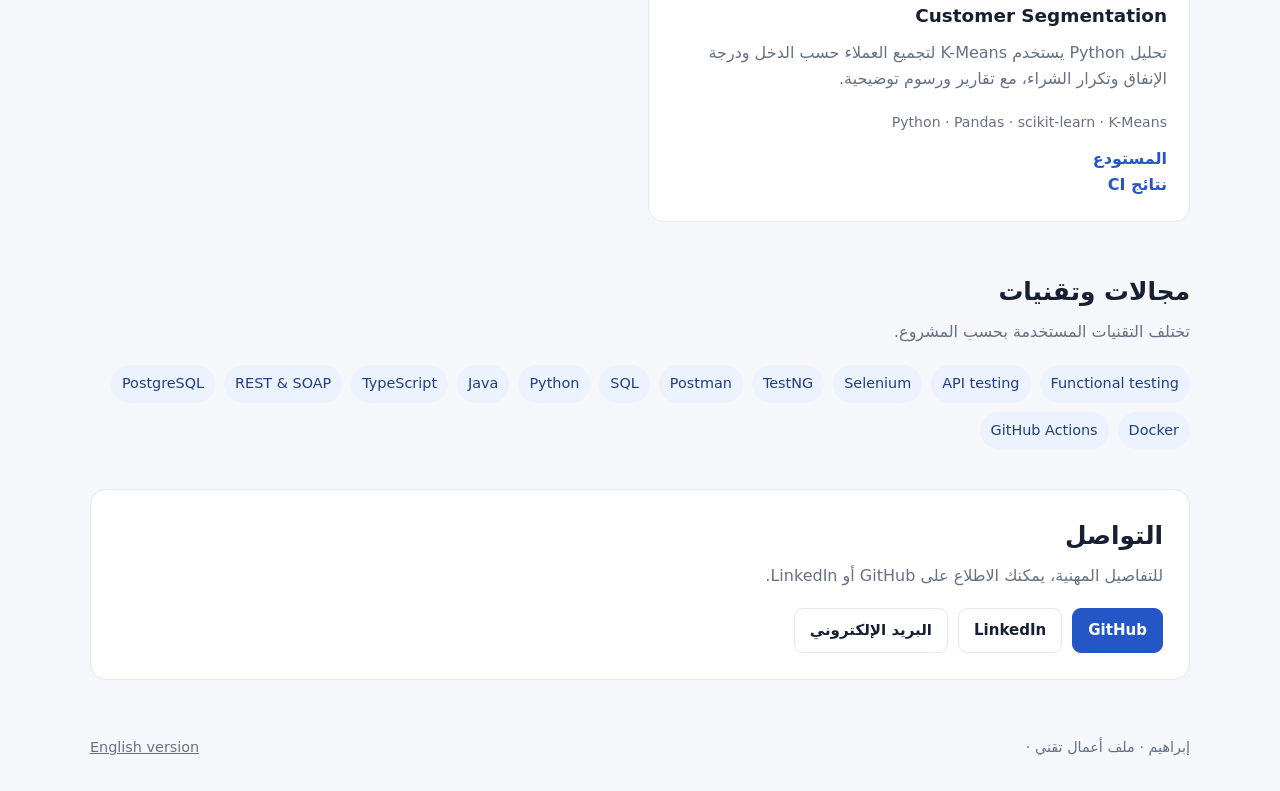
==== commit 9f55c782: "Clarify task-management repository scope" ====
--- a/index.html
+++ b/index.html
@@ -46,7 +46,7 @@
         </article>
         <article class="project">
           <p class="tag">Web application</p><h3>Task Management System</h3>
-          <p>نظام لإدارة المهام يجمع صفحات PHP وMySQL مع واجهة Next.js/React. يفحص CI بناء واجهة Next.js وصحة صياغة ملفات PHP.</p>
+          <p>مستودع يضم صفحات PHP وMySQL وواجهة Next.js/React لإدارة المهام. يفحص CI بناء Next.js وصحة صياغة ملفات PHP، دون افتراض أن الجزأين متكاملان.</p>
           <p class="stack">PHP · MySQL · Next.js · TypeScript</p>
           <a class="project-link" href="https://github.com/Ibrahim-56/Auto-Tasks">المستودع</a>
           <a class="project-link" href="https://github.com/Ibrahim-56/Auto-Tasks/actions">نتائج CI</a>
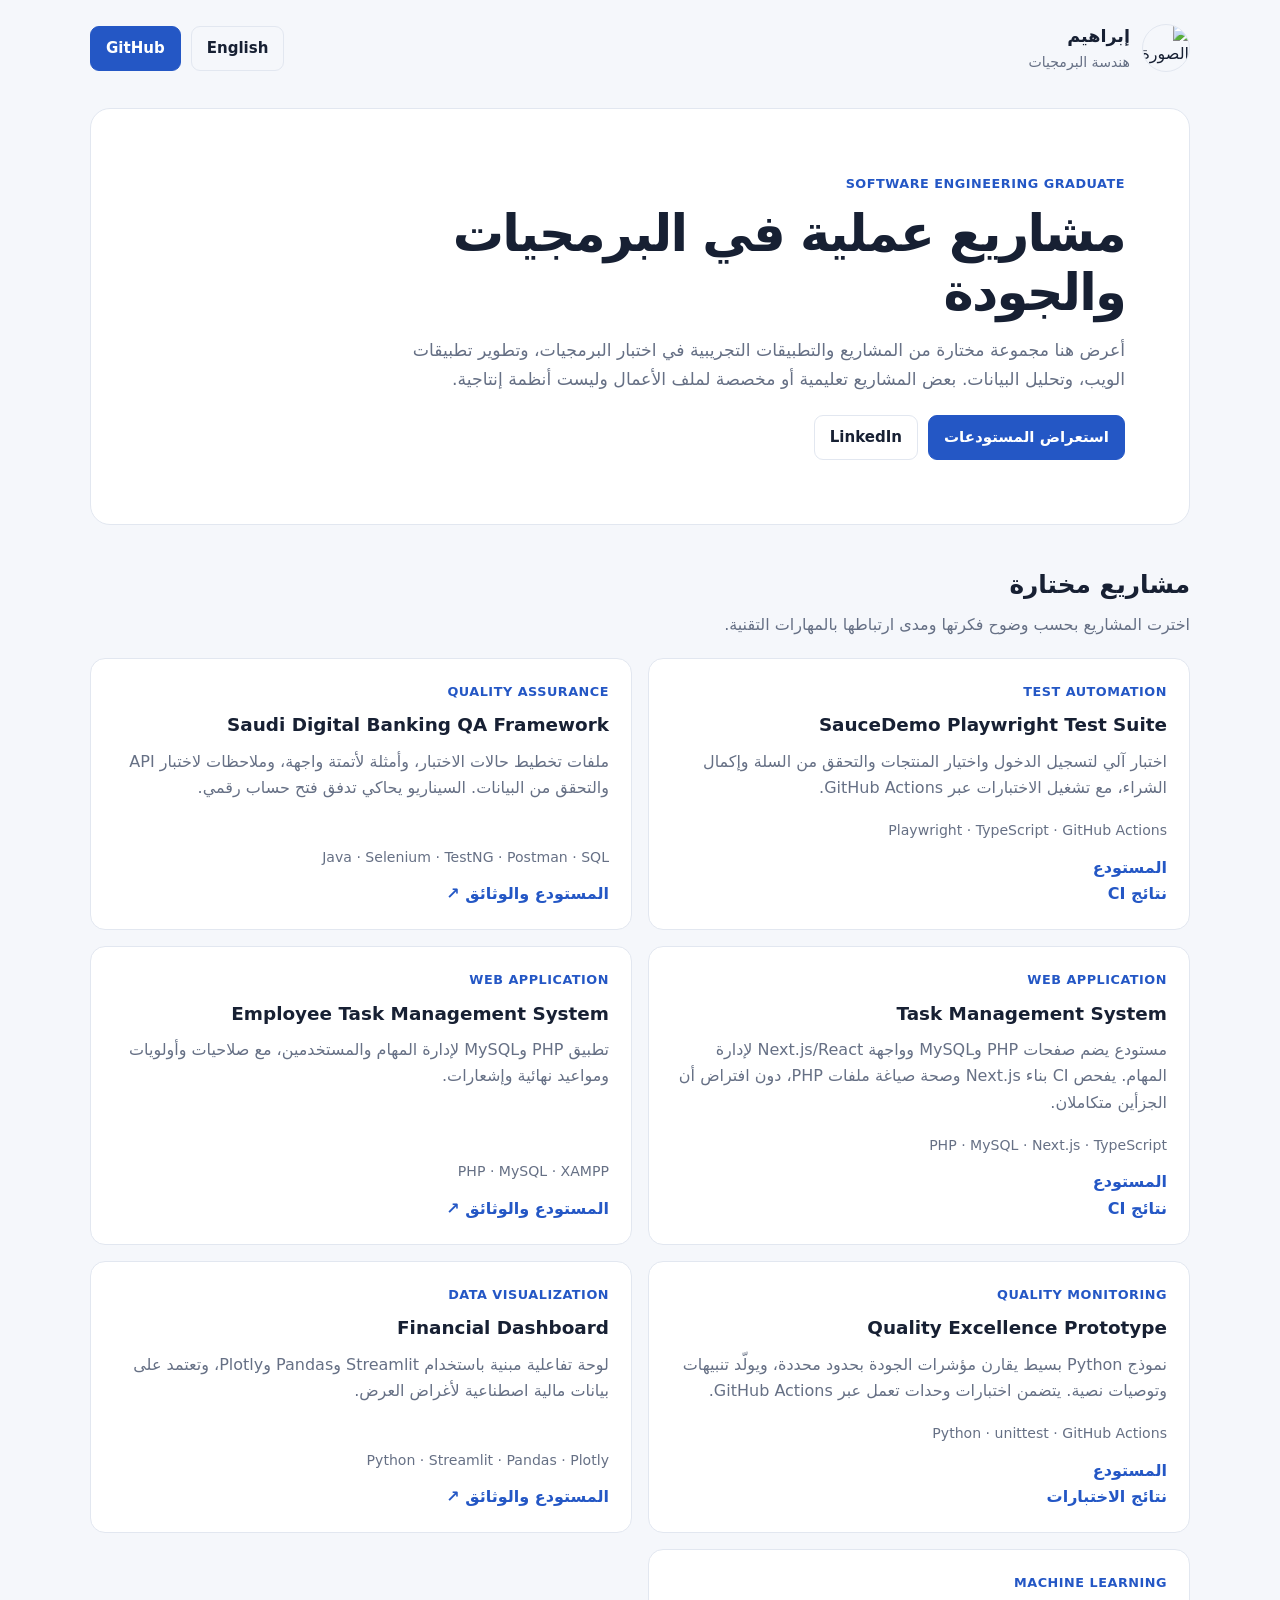
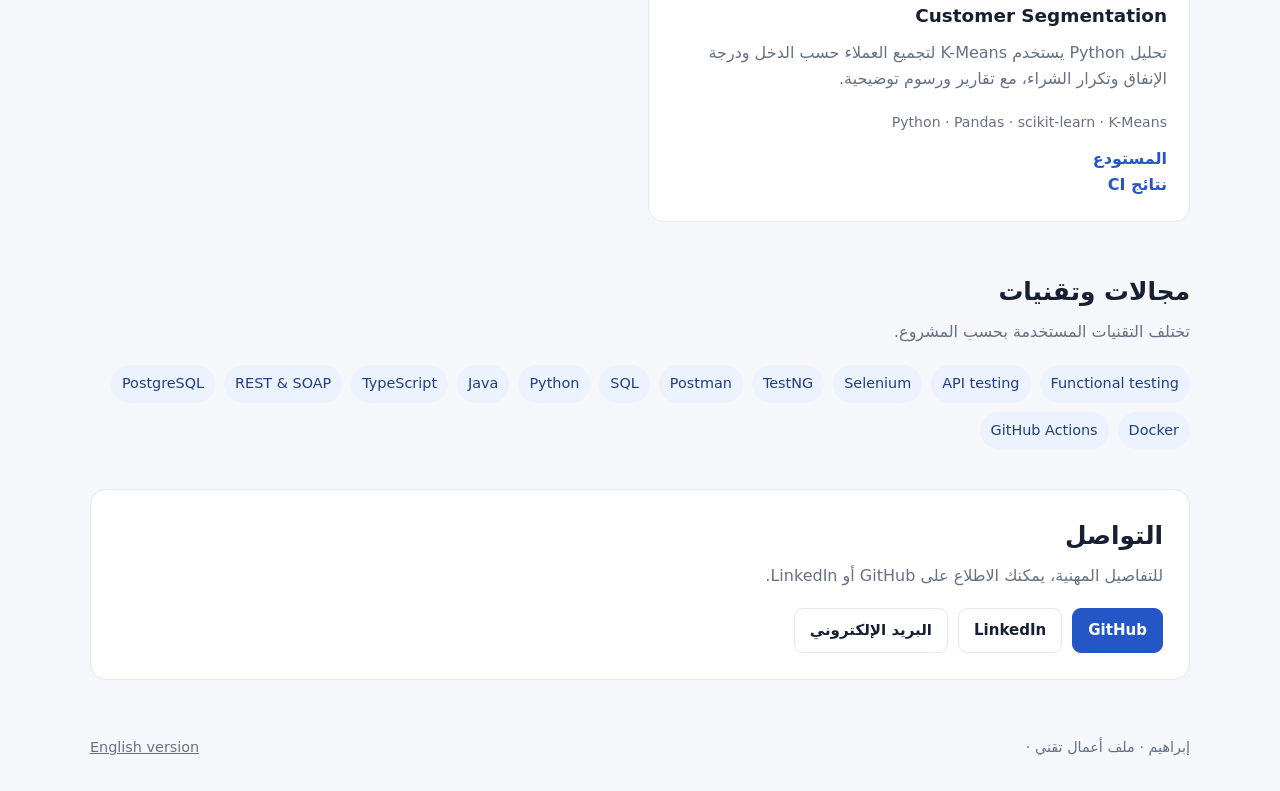
==== commit 920f31f5: "Keep portfolio positioning aligned with selected projects" ====
--- a/index.html
+++ b/index.html
@@ -22,7 +22,7 @@
     <section class="hero">
       <p class="eyebrow">Software Engineering Graduate</p>
       <h1>مشاريع عملية في البرمجيات والجودة</h1>
-      <p class="lead">أعرض هنا مجموعة مختارة من المشاريع والتطبيقات التجريبية في اختبار البرمجيات، وتطوير الخلفية، وتكامل الأنظمة. بعض المشاريع تعليمية أو مخصصة لملف الأعمال وليست أنظمة إنتاجية.</p>
+      <p class="lead">أعرض هنا مجموعة مختارة من المشاريع والتطبيقات التجريبية في اختبار البرمجيات، وتطوير تطبيقات الويب، وتحليل البيانات. بعض المشاريع تعليمية أو مخصصة لملف الأعمال وليست أنظمة إنتاجية.</p>
       <div class="actions">
         <a class="button" href="https://github.com/Ibrahim-56?tab=repositories">استعراض المستودعات</a>
         <a class="button secondary" href="https://www.linkedin.com/in/ibrahim-al-tuwayhir-a92499201/" target="_blank" rel="noopener noreferrer">LinkedIn</a>
